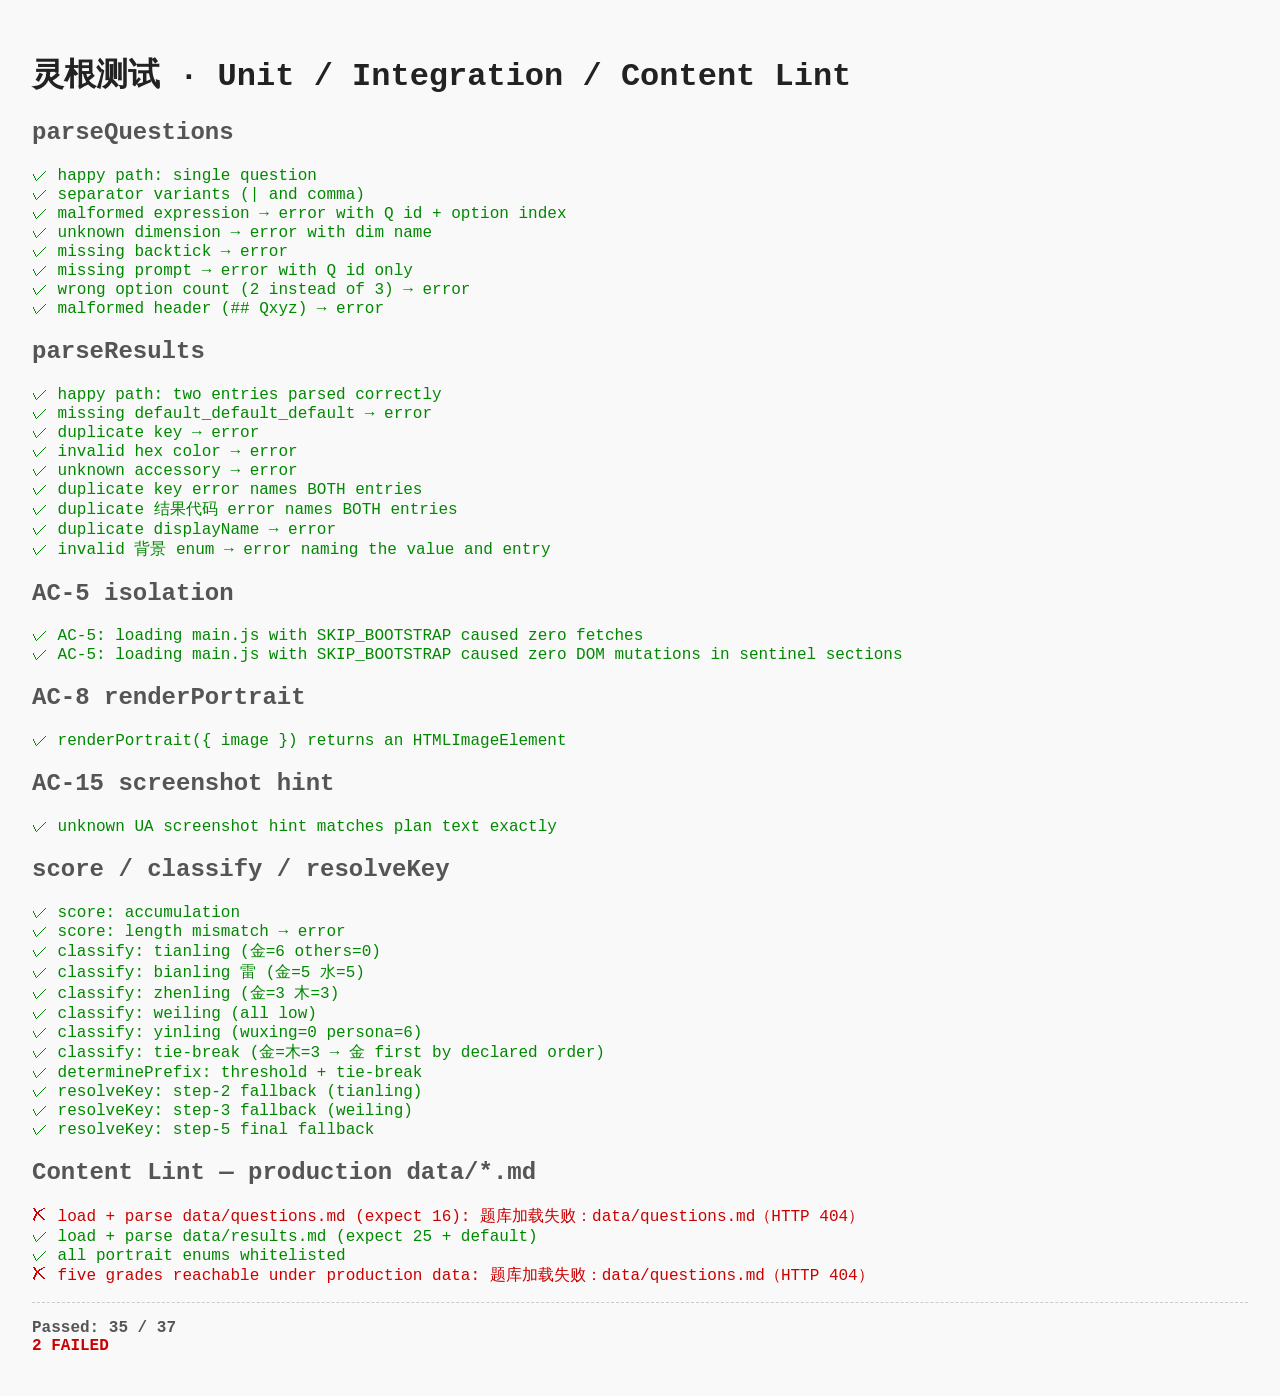
==== test.html @ f6e065fc "feat: enrich results + fix test gaps + dynamic question count Content: - Homepage title updated to "" ====
<!doctype html>
<html lang="zh-CN">
<head>
    <meta charset="utf-8">
    <title>灵根测试 · 单元测试</title>
    <style>
        body { font-family: ui-monospace, "SFMono-Regular", Consolas, monospace; padding: 24px; background: #f9f9f9; color: #222; }
        .ok   { color: #080; }
        .fail { color: #c00; }
        .info { color: #555; }
        hr    { border: none; border-top: 1px dashed #ccc; margin: 16px 0; }
    </style>
</head>
<body>
<h1>灵根测试 · Unit / Integration / Content Lint</h1>
<div id="results"></div>

<!-- AC-5 sentinel sections: mirror production index.html structure so that
     if main() accidentally runs, it will mutate these and the observer catches it -->
<div id="__sentinel" style="display:none">
    <section id="home" class="section"></section>
    <section id="quiz" class="section"></section>
    <section id="result" class="section"></section>
    <section id="error" class="section"></section>
</div>

<!-- Must be set BEFORE loading main.js to prevent production bootstrap -->
<script>
window.LingenTest_SKIP_BOOTSTRAP = true;

// AC-5 isolation instrumentation: count fetches AND DOM mutations during main.js load
window.__isolationFetchCount = 0;
window.__origFetch = window.fetch;
window.fetch = function () {
    window.__isolationFetchCount++;
    return window.__origFetch.apply(this, arguments);
};

window.__isolationMutationCount = 0;
window.__isolationObserver = new MutationObserver(function (records) {
    window.__isolationMutationCount += records.length;
});
window.__isolationObserver.observe(document.getElementById('__sentinel'), {
    childList: true, subtree: true, characterData: true, attributes: true
});
</script>
<script src="main.js"></script>
<script>
// Capture counts before tests restore fetch and start their own work
window.__isolationFetchCountFinal = window.__isolationFetchCount;
window.__isolationMutationCountFinal = window.__isolationMutationCount;
window.__isolationObserver.disconnect();
window.fetch = window.__origFetch;
</script>
<script>
(async function runAllTests() {
    'use strict';
    var root = document.getElementById('results');
    var LT = window.LingenTest;
    var pass = 0, fail = 0;

    function log(cls, msg) { root.innerHTML += '<div class="' + cls + '">' + msg + '</div>'; }
    function test(name, fn) {
        try { fn(); pass++; log('ok', '✓ ' + name); }
        catch (e) { fail++; log('fail', '✗ ' + name + ': ' + e.message); }
    }
    async function asyncTest(name, fn) {
        try { await fn(); pass++; log('ok', '✓ ' + name); }
        catch (e) { fail++; log('fail', '✗ ' + name + ': ' + e.message); }
    }
    function assert(c, m) { if (!c) throw new Error(m || 'assertion failed'); }
    function assertThrows(fn, sub) {
        try { fn(); } catch (e) {
            if (sub && e.message.indexOf(sub) === -1) throw new Error('expected "' + sub + '" in error, got: ' + e.message);
            return;
        }
        throw new Error('expected error but none thrown');
    }

    /* =============== parseQuestions =============== */
    log('info', '<h2>parseQuestions</h2>');

    test('happy path: single question', function () {
        var md = '## Q1\n> 题干\n- 上签 · `金+2 | 社牛+1` 文本A\n- 中签 · `木+1` 文本B\n- 下签 · `水+1` 文本C';
        var qs = LT.parseQuestions(md);
        assert(qs.length === 1);
        assert(qs[0].id === 1);
        assert(qs[0].prompt === '题干');
        assert(qs[0].options[0].label === '上签');
        assert(qs[0].options[0].deltas['金'] === 2);
        assert(qs[0].options[0].deltas['社牛'] === 1);
        assert(qs[0].options[0].text === '文本A');
    });

    test('separator variants (| and comma)', function () {
        var md = '## Q1\n> p\n- a `金+1, 社牛+2` x\n- b `木+1` y\n- c `水+1` z';
        var qs = LT.parseQuestions(md);
        assert(qs[0].options[0].deltas['金'] === 1);
        assert(qs[0].options[0].deltas['社牛'] === 2);
    });

    test('malformed expression → error with Q id + option index', function () {
        var md = '## Q3\n> p\n- a `金+` x\n- b `木+1` y\n- c `水+1` z';
        assertThrows(function () { LT.parseQuestions(md); }, 'Q3 选项 1');
    });

    test('unknown dimension → error with dim name', function () {
        var md = '## Q5\n> p\n- a `暗+2` x\n- b `木+1` y\n- c `水+1` z';
        assertThrows(function () { LT.parseQuestions(md); }, '暗');
    });

    test('missing backtick → error', function () {
        var md = '## Q2\n> p\n- a 金+2 x\n- b `木+1` y\n- c `水+1` z';
        assertThrows(function () { LT.parseQuestions(md); }, 'Q2 选项 1');
    });

    test('missing prompt → error with Q id only', function () {
        var md = '## Q4\n- a `金+1` x\n- b `木+1` y\n- c `水+1` z';
        assertThrows(function () { LT.parseQuestions(md); }, 'Q4');
    });

    test('wrong option count (2 instead of 3) → error', function () {
        var md = '## Q7\n> p\n- a `金+1` x\n- b `木+1` y';
        assertThrows(function () { LT.parseQuestions(md); }, 'Q7');
    });

    test('malformed header (## Qxyz) → error', function () {
        var md = '## Qxyz\n> p\n- a `金+1` x\n- b `木+1` y\n- c `水+1` z';
        assertThrows(function () { LT.parseQuestions(md); }, '格式不合法');
    });

    /* =============== parseResults =============== */
    log('info', '<h2>parseResults</h2>');

    var sampleResultsMd =
        '## 测试灵根\nkey: test_key\n品阶: 天灵根\n属性: 金\n前缀: 无\n结果代码: TL-TEST\n\n### 签文\n签文内容\n\n### 推荐功法\n- 功法一\n- 功法二\n\n### 画像\n袍色: #c4c9d4\n配饰: sword\n背景: rocks\n符文色: #8b8faa\n\n' +
        '## 无根之人\nkey: default_default_default\n品阶: 无灵根\n属性: 无\n前缀: 无\n结果代码: DEF\n\n### 签文\n兜底签文\n\n### 推荐功法\n- 兜底功法\n\n### 画像\n袍色: #7a6a5a\n配饰: nothing\n背景: blank\n符文色: #a38b5c';

    test('happy path: two entries parsed correctly', function () {
        var dict = LT.parseResults(sampleResultsMd);
        assert(dict['test_key']);
        assert(dict['test_key'].displayName === '测试灵根');
        assert(dict['test_key'].品阶 === '天灵根');
        assert(dict['test_key'].签文.indexOf('签文内容') !== -1);
        assert(dict['test_key'].推荐功法.length === 2);
        assert(dict['test_key'].画像.袍色 === '#c4c9d4');
        assert(dict['default_default_default']);
    });

    test('missing default_default_default → error', function () {
        var md = '## T\nkey: t\n品阶: x\n属性: x\n前缀: x\n结果代码: T\n### 签文\ntext\n### 推荐功法\n- a\n### 画像\n袍色: #aaa\n配饰: sword\n背景: rocks\n符文色: #bbb';
        assertThrows(function () { LT.parseResults(md); }, 'default_default_default');
    });

    test('duplicate key → error', function () {
        var md = sampleResultsMd + '\n\n## 另一个\nkey: test_key\n品阶: x\n属性: x\n前缀: x\n结果代码: T2\n### 签文\ntext\n### 推荐功法\n- a\n### 画像\n袍色: #aaa\n配饰: sword\n背景: rocks\n符文色: #bbb';
        assertThrows(function () { LT.parseResults(md); }, '重复');
    });

    test('invalid hex color → error', function () {
        var md = '## T\nkey: t1\n品阶: x\n属性: x\n前缀: x\n结果代码: T\n### 签文\ntext\n### 推荐功法\n- a\n### 画像\n袍色: #notacolor\n配饰: sword\n背景: rocks\n符文色: #bbb\n\n' +
                 '## 无根之人\nkey: default_default_default\n品阶: x\n属性: x\n前缀: x\n结果代码: DEF\n### 签文\ntext\n### 推荐功法\n- a\n### 画像\n袍色: #aaa\n配饰: nothing\n背景: blank\n符文色: #bbb';
        assertThrows(function () { LT.parseResults(md); }, 'hex');
    });

    test('unknown accessory → error', function () {
        var md = '## T\nkey: t2\n品阶: x\n属性: x\n前缀: x\n结果代码: T\n### 签文\ntext\n### 推荐功法\n- a\n### 画像\n袍色: #aaa\n配饰: lightsaber\n背景: rocks\n符文色: #bbb\n\n' +
                 '## 无根之人\nkey: default_default_default\n品阶: x\n属性: x\n前缀: x\n结果代码: DEF\n### 签文\ntext\n### 推荐功法\n- a\n### 画像\n袍色: #aaa\n配饰: nothing\n背景: blank\n符文色: #bbb';
        assertThrows(function () { LT.parseResults(md); }, '白名单');
    });

    test('duplicate key error names BOTH entries', function () {
        var md = sampleResultsMd + '\n\n## 另一个\nkey: test_key\n品阶: x\n属性: x\n前缀: x\n结果代码: T2\n### 签文\ntext\n### 推荐功法\n- a\n### 画像\n袍色: #aaa\n配饰: sword\n背景: rocks\n符文色: #bbb';
        try { LT.parseResults(md); assert(false, 'should throw'); }
        catch (e) {
            assert(e.message.indexOf('另一个') !== -1, 'error should name current entry "另一个"');
            assert(e.message.indexOf('测试灵根') !== -1, 'error should name first entry "测试灵根"');
        }
    });

    test('duplicate 结果代码 error names BOTH entries', function () {
        var md = '## A\nkey: k1\n品阶: x\n属性: x\n前缀: x\n结果代码: SAME\n### 签文\ntext\n### 推荐功法\n- a\n### 画像\n袍色: #aaa\n配饰: sword\n背景: rocks\n符文色: #bbb\n\n' +
                 '## B\nkey: k2\n品阶: x\n属性: x\n前缀: x\n结果代码: SAME\n### 签文\ntext\n### 推荐功法\n- a\n### 画像\n袍色: #aaa\n配饰: sword\n背景: rocks\n符文色: #bbb\n\n' +
                 '## 无根之人\nkey: default_default_default\n品阶: x\n属性: x\n前缀: x\n结果代码: DEF\n### 签文\ntext\n### 推荐功法\n- a\n### 画像\n袍色: #aaa\n配饰: nothing\n背景: blank\n符文色: #bbb';
        try { LT.parseResults(md); assert(false, 'should throw'); }
        catch (e) {
            assert(e.message.indexOf('B') !== -1, 'should name current entry B');
            assert(e.message.indexOf('A') !== -1, 'should name first entry A');
        }
    });

    test('duplicate displayName → error', function () {
        var md = '## Same\nkey: k1\n品阶: x\n属性: x\n前缀: x\n结果代码: C1\n### 签文\ntext\n### 推荐功法\n- a\n### 画像\n袍色: #aaa\n配饰: sword\n背景: rocks\n符文色: #bbb\n\n' +
                 '## Same\nkey: k2\n品阶: x\n属性: x\n前缀: x\n结果代码: C2\n### 签文\ntext\n### 推荐功法\n- a\n### 画像\n袍色: #aaa\n配饰: sword\n背景: rocks\n符文色: #bbb\n\n' +
                 '## 无根之人\nkey: default_default_default\n品阶: x\n属性: x\n前缀: x\n结果代码: DEF\n### 签文\ntext\n### 推荐功法\n- a\n### 画像\n袍色: #aaa\n配饰: nothing\n背景: blank\n符文色: #bbb';
        assertThrows(function () { LT.parseResults(md); }, '重复');
    });

    test('invalid 背景 enum → error naming the value and entry', function () {
        var md = '## T\nkey: t3\n品阶: x\n属性: x\n前缀: x\n结果代码: T\n### 签文\ntext\n### 推荐功法\n- a\n### 画像\n袍色: #aaa\n配饰: sword\n背景: underwater\n符文色: #bbb\n\n' +
                 '## 无根之人\nkey: default_default_default\n品阶: x\n属性: x\n前缀: x\n结果代码: DEF\n### 签文\ntext\n### 推荐功法\n- a\n### 画像\n袍色: #aaa\n配饰: nothing\n背景: blank\n符文色: #bbb';
        try { LT.parseResults(md); assert(false, 'should throw'); }
        catch (e) {
            assert(e.message.indexOf('underwater') !== -1, 'should name the invalid value');
            assert(e.message.indexOf('T') !== -1 || e.message.indexOf('背景') !== -1, 'should reference entry or field');
        }
    });

    /* =============== AC-5 isolation test =============== */
    log('info', '<h2>AC-5 isolation</h2>');

    test('AC-5: loading main.js with SKIP_BOOTSTRAP caused zero fetches', function () {
        assert(window.__isolationFetchCountFinal === 0,
            'expected 0 fetches during main.js load, got ' + window.__isolationFetchCountFinal);
    });

    test('AC-5: loading main.js with SKIP_BOOTSTRAP caused zero DOM mutations in sentinel sections', function () {
        assert(window.__isolationMutationCountFinal === 0,
            'expected 0 DOM mutations in #home/#quiz/#result/#error during main.js load, got ' + window.__isolationMutationCountFinal);
    });

    /* =============== AC-8 renderPortrait config.image returns DOM node =============== */
    log('info', '<h2>AC-8 renderPortrait</h2>');

    test('renderPortrait({ image }) returns an HTMLImageElement', function () {
        var result = LT.renderPortrait({ image: 'test.png' });
        assert(result && result.tagName && result.tagName.toLowerCase() === 'img',
            'expected <img> element, got ' + typeof result);
        assert(result.src.indexOf('test.png') !== -1, 'src should contain test.png');
    });

    /* =============== AC-15 screenshot hint exact text =============== */
    log('info', '<h2>AC-15 screenshot hint</h2>');

    test('unknown UA screenshot hint matches plan text exactly', function () {
        // Temporarily override navigator.userAgent check by testing the function logic
        // The function uses regex on navigator.userAgent; we just verify the else branch text
        var origUA = navigator.userAgent;
        // We cannot override navigator.userAgent directly, so verify the string constant in source
        // by reading the function source
        var fnSrc = LT.showScreenshotHint ? LT.showScreenshotHint.toString() : '';
        assert(fnSrc.indexOf('请用系统截图快捷键截图') !== -1,
            'generic hint should be exactly "请用系统截图快捷键截图"');
    });

    /* =============== score / classify / resolveKey =============== */
    log('info', '<h2>score / classify / resolveKey</h2>');

    test('score: accumulation', function () {
        var qs = [{ id:1, prompt:'p', options: [
            { label:'上', text:'a', deltas: { '金':2, '社牛':1 } },
            { label:'中', text:'b', deltas: {} },
            { label:'下', text:'c', deltas: {} }
        ]}];
        var s = LT.score([0], qs);
        assert(s['金'] === 2); assert(s['社牛'] === 1); assert(s['木'] === 0);
    });

    test('score: length mismatch → error', function () {
        var qs = [{ id:1, prompt:'p', options: [{ label:'a', text:'a', deltas:{} },{ label:'b', text:'b', deltas:{} },{ label:'c', text:'c', deltas:{} }]}];
        assertThrows(function () { LT.score([0,0], qs); }, '已答 2');
    });

    test('classify: tianling (金=6 others=0)', function () {
        var t = LT.classify({ 金:6, 木:0, 水:0, 火:0, 土:0, 躺平:1, emo:1, 社牛:1 });
        assert(t.品阶 === 'tianling'); assert(t.属性 === '金');
    });

    test('classify: bianling 雷 (金=5 水=5)', function () {
        var t = LT.classify({ 金:5, 木:0, 水:5, 火:0, 土:0, 躺平:1, emo:1, 社牛:1 });
        assert(t.品阶 === 'bianling'); assert(t.属性 === '雷');
    });

    test('classify: zhenling (金=3 木=3)', function () {
        var t = LT.classify({ 金:3, 木:3, 水:0, 火:0, 土:0, 躺平:2, emo:1, 社牛:1 });
        assert(t.品阶 === 'zhenling'); assert(t.属性 === '金木');
    });

    test('classify: weiling (all low)', function () {
        var t = LT.classify({ 金:1, 木:1, 水:1, 火:1, 土:1, 躺平:1, emo:1, 社牛:1 });
        assert(t.品阶 === 'weiling');
    });

    test('classify: yinling (wuxing=0 persona=6)', function () {
        var t = LT.classify({ 金:0, 木:0, 水:0, 火:0, 土:0, 躺平:6, emo:2, 社牛:1 });
        assert(t.品阶 === 'yinling');
    });

    test('classify: tie-break (金=木=3 → 金 first by declared order)', function () {
        var t = LT.classify({ 金:3, 木:3, 水:0, 火:0, 土:0, 躺平:1, emo:1, 社牛:1 });
        assert(t.属性 === '金木', 'expected 金木 got ' + t.属性);
    });

    test('determinePrefix: threshold + tie-break', function () {
        assert(LT.determinePrefix({ 金:0,木:0,水:0,火:0,土:0, 躺平:4, emo:2, 社牛:1 }) === '躺平');
        assert(LT.determinePrefix({ 金:0,木:0,水:0,火:0,土:0, 躺平:1, emo:1, 社牛:1 }) === '钝感');
        assert(LT.determinePrefix({ 金:0,木:0,水:0,火:0,土:0, 躺平:3, emo:3, 社牛:0 }) === '躺平');
    });

    test('resolveKey: step-2 fallback (tianling)', function () {
        var dict = { 'tianling_金_default': true, 'default_default_default': true };
        assert(LT.resolveKey({ 品阶:'tianling', 属性:'金', 前缀:'躺平' }, dict) === 'tianling_金_default');
    });

    test('resolveKey: step-3 fallback (weiling)', function () {
        var dict = { 'weiling_default_躺平': true, 'default_default_default': true };
        assert(LT.resolveKey({ 品阶:'weiling', 属性:'混杂', 前缀:'躺平' }, dict) === 'weiling_default_躺平');
    });

    test('resolveKey: step-5 final fallback', function () {
        var dict = { 'default_default_default': true };
        assert(LT.resolveKey({ 品阶:'xyz', 属性:'xyz', 前缀:'xyz' }, dict) === 'default_default_default');
    });

    /* =============== Content Lint =============== */
    log('info', '<h2>Content Lint — production data/*.md</h2>');

    await asyncTest('load + parse data/questions.md (expect 16)', async function () {
        var text = await LT.loadMarkdown('data/questions.md');
        var qs = LT.parseQuestions(text);
        assert(qs.length === 16, 'got ' + qs.length);
    });

    await asyncTest('load + parse data/results.md (expect 25 + default)', async function () {
        var text = await LT.loadMarkdown('data/results.md');
        var dict = LT.parseResults(text);
        assert(dict['default_default_default'], 'missing default');
        assert(Object.keys(dict).length === 25, 'got ' + Object.keys(dict).length);
    });

    await asyncTest('all portrait enums whitelisted', async function () {
        var text = await LT.loadMarkdown('data/results.md');
        var dict = LT.parseResults(text);
        for (var k in dict) {
            var e = dict[k];
            if (e.画像 && e.画像.配饰) assert(LT.PORTRAIT_ACCESSORIES.has(e.画像.配饰), e.displayName + ': 配饰 ' + e.画像.配饰);
            if (e.画像 && e.画像.背景) assert(LT.PORTRAIT_BACKGROUNDS.has(e.画像.背景), e.displayName + ': 背景 ' + e.画像.背景);
        }
    });

    await asyncTest('five grades reachable under production data', async function () {
        var qText = await LT.loadMarkdown('data/questions.md');
        var rText = await LT.loadMarkdown('data/results.md');
        var qs = LT.parseQuestions(qText);
        var dict = LT.parseResults(rText);

        // Tianling 金: Q1(上:金+3) + Q3(上:金+3), others 下签(persona)
        var a_tl = Array(16).fill(2); a_tl[0] = 0; a_tl[2] = 0;
        assert(LT.classify(LT.score(a_tl, qs)).品阶 === 'tianling', 'tianling');

        // Bianling 雷(金+水): Q1(上:金+3) Q7(上:水+3) Q9(上:金+2水+2), others 下签
        var a_bl = Array(16).fill(2); a_bl[0] = 0; a_bl[6] = 0; a_bl[8] = 0;
        assert(LT.classify(LT.score(a_bl, qs)).品阶 === 'bianling', 'bianling');

        // Zhenling 金木: Q1(上:金+3) Q6(上:木+3), others 下签
        var a_zl = Array(16).fill(2); a_zl[0] = 0; a_zl[5] = 0;
        assert(LT.classify(LT.score(a_zl, qs)).品阶 === 'zhenling', 'zhenling');

        // Weiling: mostly 下签 + two 中签 giving small mixed wuxing (金=2 土=2)
        var a_wl = Array(16).fill(2);
        a_wl[1] = 1; // Q2中: 金+1 土+1
        a_wl[3] = 1; // Q4中: 水+1 金+1
        var s_wl = LT.score(a_wl, qs);
        assert(LT.classify(s_wl).品阶 === 'weiling', 'weiling: got ' + LT.classify(s_wl).品阶);

        // Yinling: all 下签 (pure persona, wuxing=0)
        var a_yl = Array(16).fill(2);
        assert(LT.classify(LT.score(a_yl, qs)).品阶 === 'yinling', 'yinling');

        // Verify all keys resolve
        [a_tl, a_bl, a_zl, a_wl, a_yl].forEach(function (a) {
            var s = LT.score(a, qs);
            var t = LT.classify(s);
            var k = LT.resolveKey(t, dict);
            assert(dict[k], 'key ' + k + ' not in dict');
        });
    });

    /* =============== Summary =============== */
    log('info', '<hr>');
    log('info', '<strong>Passed: ' + pass + ' / ' + (pass + fail) + '</strong>');
    if (fail > 0) log('fail', '<strong>' + fail + ' FAILED</strong>');
    else log('ok', '<strong>All tests passed!</strong>');
})();
</script>
</body>
</html>
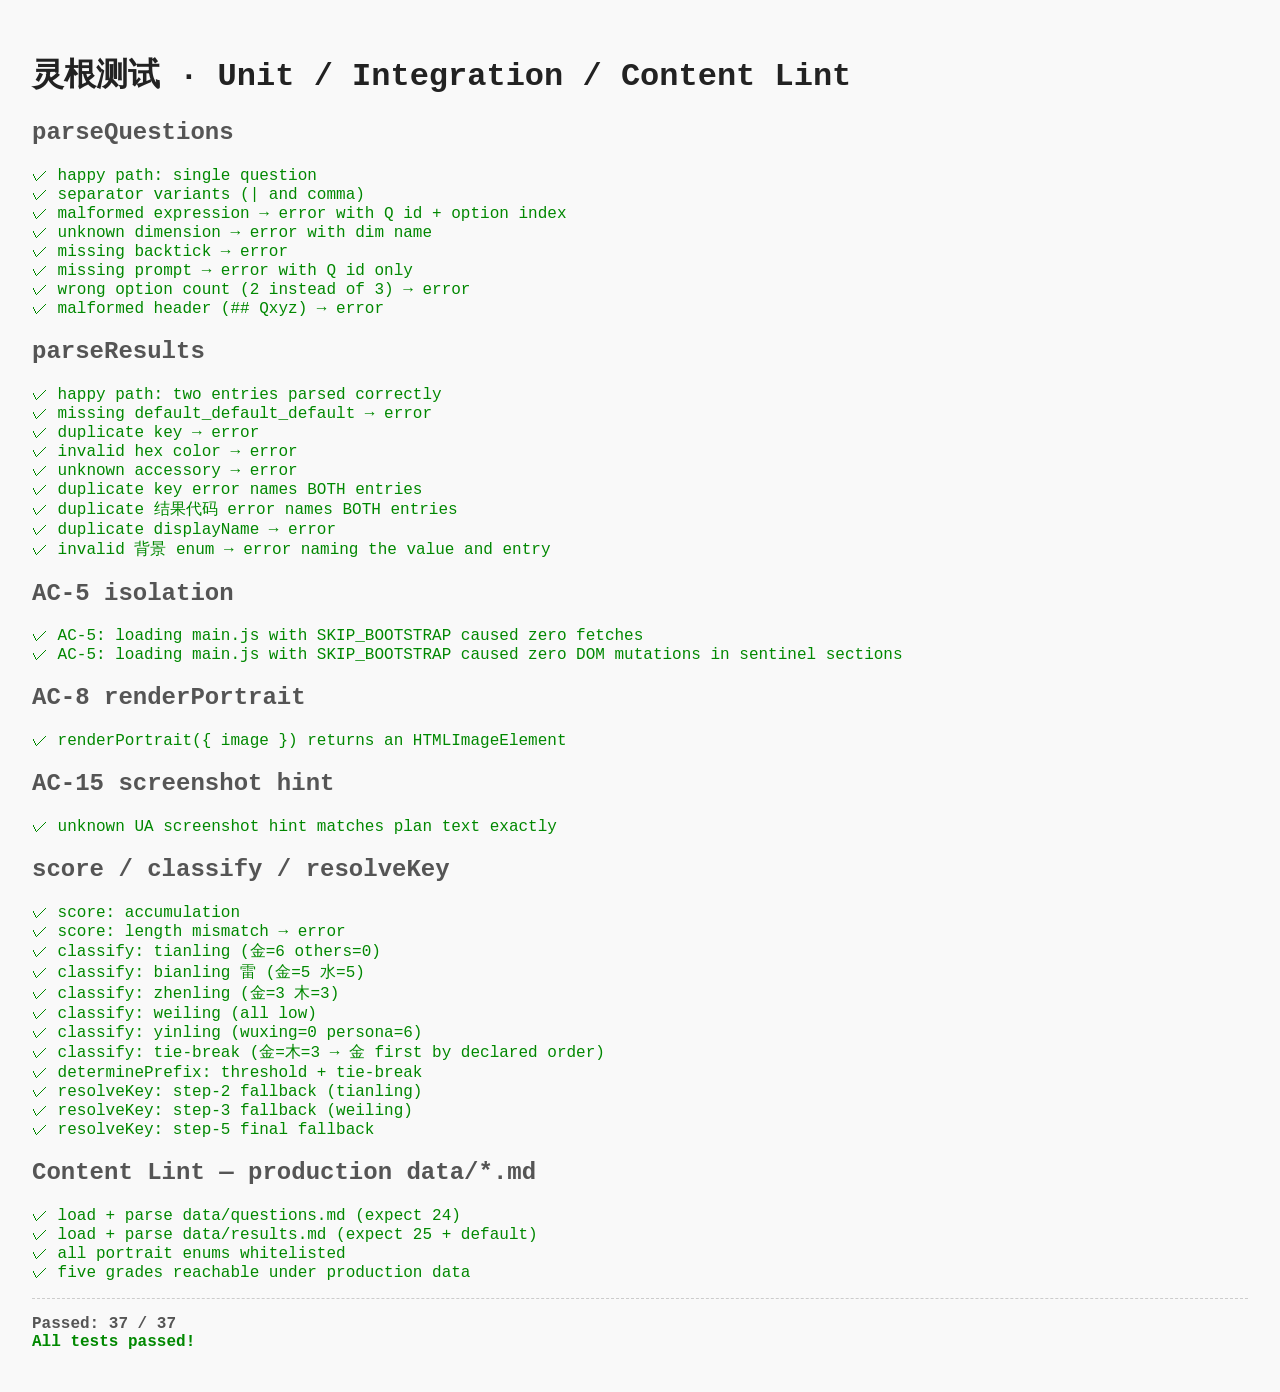
==== commit 39acc3b2: "fix: restore 24 questions per project owner + fix CI weiling fixture Project owner explicitly instru" ====
--- a/test.html
+++ b/test.html
@@ -315,10 +315,10 @@
     /* =============== Content Lint =============== */
     log('info', '<h2>Content Lint — production data/*.md</h2>');
 
-    await asyncTest('load + parse data/questions.md (expect 16)', async function () {
+    await asyncTest('load + parse data/questions.md (expect 24)', async function () {
         var text = await LT.loadMarkdown('data/questions.md');
         var qs = LT.parseQuestions(text);
-        assert(qs.length === 16, 'got ' + qs.length);
+        assert(qs.length === 24, 'got ' + qs.length);
     });
 
     await asyncTest('load + parse data/results.md (expect 25 + default)', async function () {
@@ -344,27 +344,27 @@
         var qs = LT.parseQuestions(qText);
         var dict = LT.parseResults(rText);
 
-        // Tianling 金: Q1(上:金+3) + Q3(上:金+3), others 下签(persona)
-        var a_tl = Array(16).fill(2); a_tl[0] = 0; a_tl[2] = 0;
+        // Tianling 金: Q1(上:金+3) + Q5(上:金+3), others 下签
+        var a_tl = Array(qs.length).fill(2); a_tl[0] = 0; a_tl[4] = 0;
         assert(LT.classify(LT.score(a_tl, qs)).品阶 === 'tianling', 'tianling');
 
-        // Bianling 雷(金+水): Q1(上:金+3) Q7(上:水+3) Q9(上:金+2水+2), others 下签
-        var a_bl = Array(16).fill(2); a_bl[0] = 0; a_bl[6] = 0; a_bl[8] = 0;
+        // Bianling 雷(金+水): Q1(金+3) Q5(金+3) Q4(水+3) Q8(水+3) → 金=6 水=6
+        var a_bl = Array(qs.length).fill(2); a_bl[0] = 0; a_bl[4] = 0; a_bl[3] = 0; a_bl[7] = 0;
         assert(LT.classify(LT.score(a_bl, qs)).品阶 === 'bianling', 'bianling');
 
-        // Zhenling 金木: Q1(上:金+3) Q6(上:木+3), others 下签
-        var a_zl = Array(16).fill(2); a_zl[0] = 0; a_zl[5] = 0;
+        // Zhenling 金木: Q1(金+3) Q2(木+3), others 下签
+        var a_zl = Array(qs.length).fill(2); a_zl[0] = 0; a_zl[1] = 0;
         assert(LT.classify(LT.score(a_zl, qs)).品阶 === 'zhenling', 'zhenling');
 
-        // Weiling: mostly 下签 + two 中签 giving small mixed wuxing (金=2 土=2)
-        var a_wl = Array(16).fill(2);
-        a_wl[1] = 1; // Q2中: 金+1 土+1
-        a_wl[3] = 1; // Q4中: 水+1 金+1
+        // Weiling: 下签 base + Q3中(金+1土+1) + Q10中(金+1火+1) → 金=2 土=1 火=1 total=4>3 top=2<3
+        var a_wl = Array(qs.length).fill(2);
+        a_wl[2] = 1; // Q3中: 金+1 土+1
+        a_wl[9] = 1; // Q10中: 金+1 火+1
         var s_wl = LT.score(a_wl, qs);
-        assert(LT.classify(s_wl).品阶 === 'weiling', 'weiling: got ' + LT.classify(s_wl).品阶);
+        assert(LT.classify(s_wl).品阶 === 'weiling', 'weiling: got ' + LT.classify(s_wl).品阶 + ' scores=' + JSON.stringify(s_wl));
 
         // Yinling: all 下签 (pure persona, wuxing=0)
-        var a_yl = Array(16).fill(2);
+        var a_yl = Array(qs.length).fill(2);
         assert(LT.classify(LT.score(a_yl, qs)).品阶 === 'yinling', 'yinling');
 
         // Verify all keys resolve
